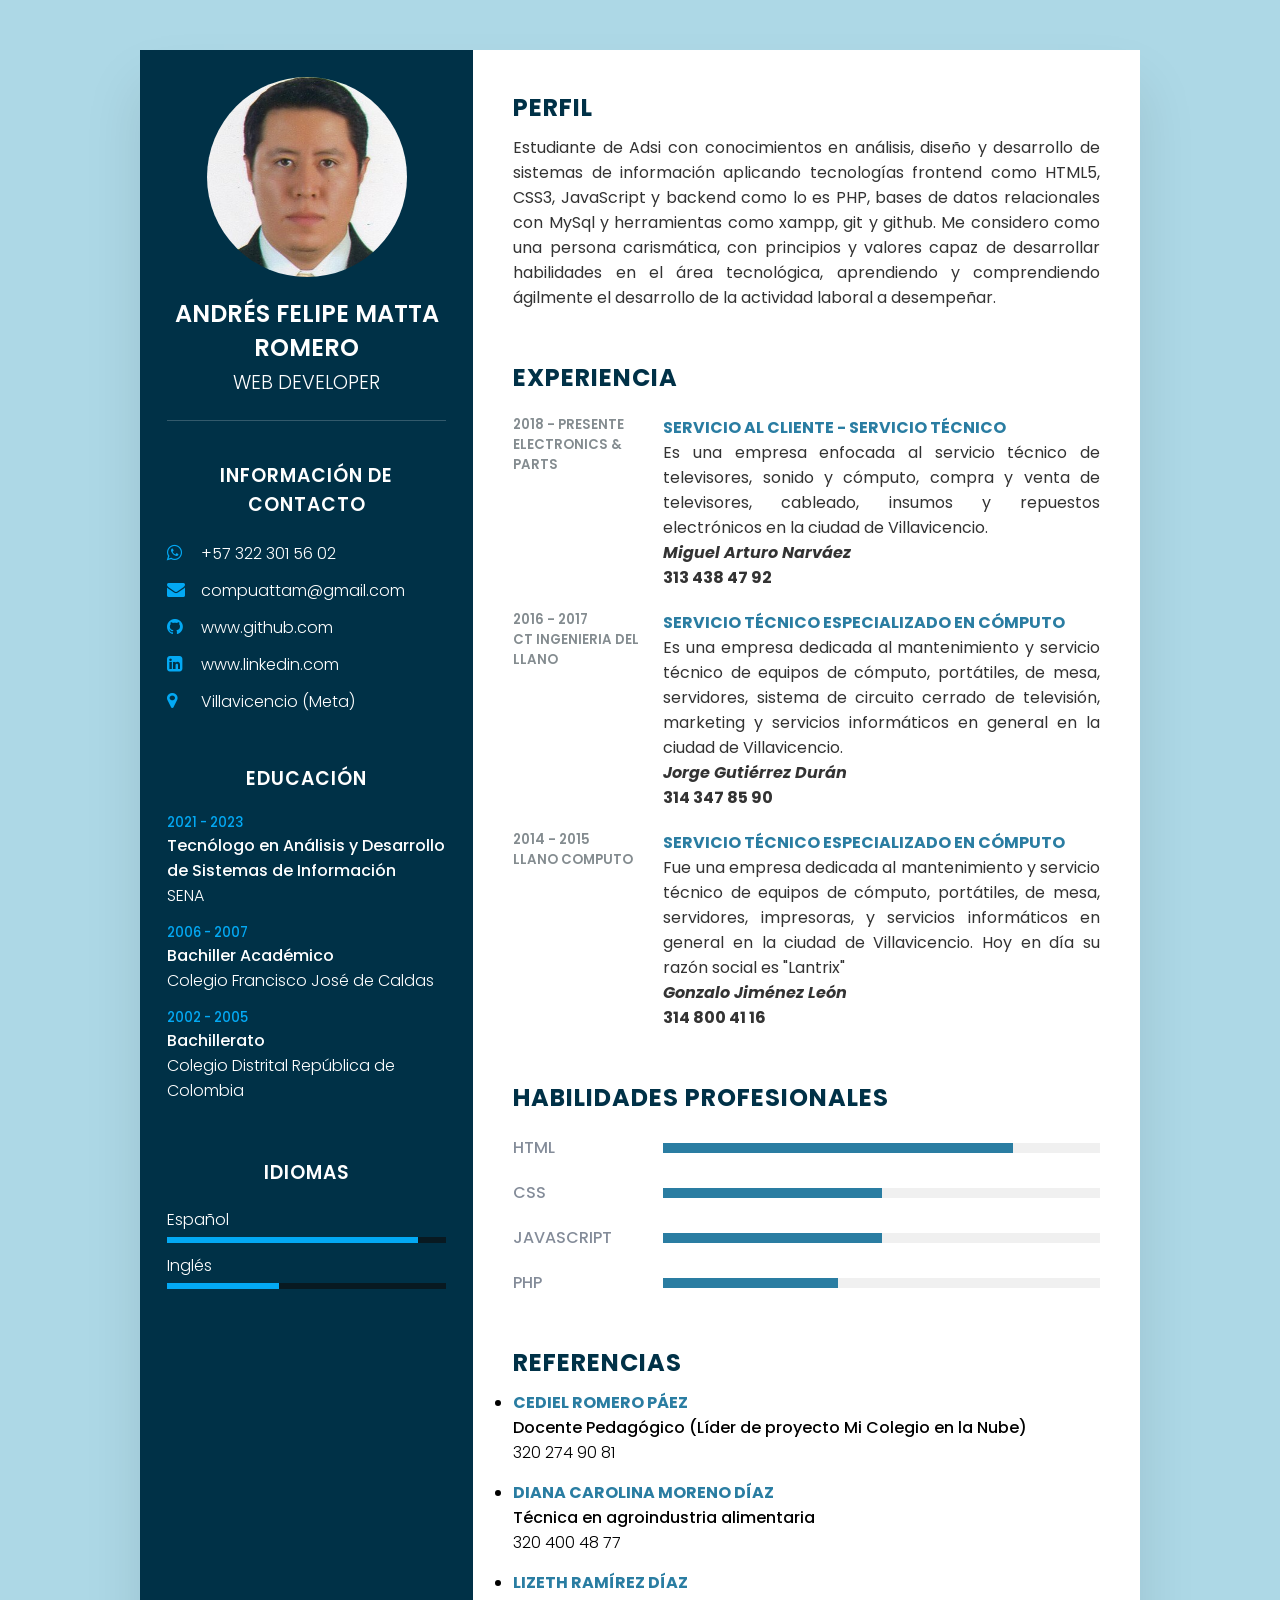
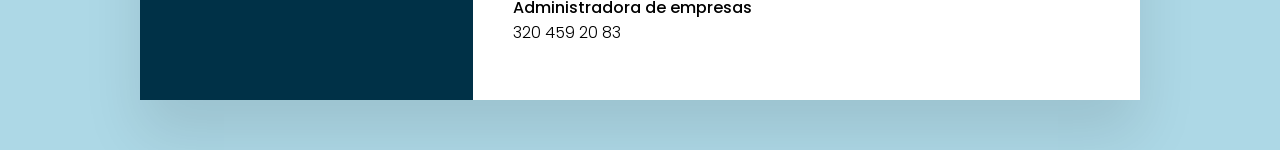
==== index.html @ b21a52b6 "first commit" ====
<!DOCTYPE html>
<html lang="es">
  <head>
    <meta charset="UTF-8" />
    <meta http-equiv="X-UA-Compatible" content="IE=edge" />
    <meta name="viewport" content="width=device-width, initial-scale=1.0" />
    <title>Curriculum Vitae</title>
    <link
      rel="stylesheet"
      href="https://cdnjs.cloudflare.com/ajax/libs/font-awesome/4.7.0/css/font-awesome.css"
      integrity="sha512-5A8nwdMOWrSz20fDsjczgUidUBR8liPYU+WymTZP1lmY9G6Oc7HlZv156XqnsgNUzTyMefFTcsFH/tnJE/+xBg=="
      crossorigin="anonymous"
      referrerpolicy="no-referrer"
    />
    <link rel="stylesheet" href="css/style.css" type="text/css" />
  </head>
  <body>
    <div class="container">
      <div class="left_Side">
        <div class="profileText">
          <div class="imgBx">
            <img src="img/foto.jpg" alt="" />
          </div>
          <h2>Andrés Felipe Matta Romero<br /><span>Web Developer</span></h2>
        </div>
        <div class="contactInfo">
          <h3 class="title">Información de Contacto</h3>
          <ul>
            <li>
              <a href="https://wa.me/573223015602?text=Hola,%20he%20visto%20tu%20hoja%20de%20vida" target="_blank">
              <span class="icon">
              <i class="fa fa-whatsapp" aria-hidden="true"></i>
              </span>
              <span class="text">+57 322 301 56 02</span></a>
            </li>
            <li>
              <a href="mailto:compuattam@gmail.com">
              <span class="icon"
                ><i class="fa fa-envelope" aria-hidden="true"></i
              ></span>
              <span class="text">compuattam@gmail.com</span></a>
            </li>
            <li>
              <a href="https://github.com/compuattam" target="_blank">
              <span class="icon"
                ><i class="fa fa-github" aria-hidden="true"></i
              ></span>
              <span class="text">www.github.com</span></a>
            </li>
            <li>
              <a href="https://www.linkedin.com/in/andr%C3%A9s-felipe-matta-romero-849a6a207/" target="_blank">
              <span class="icon"
                ><i class="fa fa-linkedin-square" aria-hidden="true"></i
              ></span>
              <span class="text">www.linkedin.com</span></a>
            </li>
            <li>
              <span class="icon"
                ><i class="fa fa-map-marker" aria-hidden="true"></i
              ></span>
              <span class="text">Villavicencio (Meta)</span>
            </li>
          </ul>
        </div>

        <div class="contactInfo education">
          <h3 class="title">Educación</h3>
          <ul>
            <li>
              <h5>2021 - 2023</h5>
              <h4>Tecnólogo en Análisis y Desarrollo de Sistemas de Información</h4>
              <h4>SENA</h4>
            </li>
            <li>
              <h5>2006 - 2007</h5>
              <h4>Bachiller Académico</h4>
              <h4>Colegio Francisco José de Caldas</h4>
            </li>
            <li>
              <h5>2002 - 2005</h5>
              <h4>Bachillerato</h4>
              <h4>Colegio Distrital República de Colombia</h4>
            </li>
          </ul>
        </div>

        <div class="contactInfo language">
          <h3 class="title">Idiomas</h3>
          <ul>
            <li>
              <span class="text">Español</span>
              <span class="percent">
                <div style="width: 90%"></div>
              </span>
            </li>
            <li>
              <span class="text">Inglés</span>
              <span class="percent">
                <div style="width: 40%"></div>
              </span>
            </li>
          </ul>
        </div>
      </div>

      <div class="right_Side">
        <div class="about">
          <h2 class="title2">Perfil</h2>
          <p>
            Estudiante de Adsi con conocimientos en análisis, diseño y desarrollo de sistemas de información
            aplicando tecnologías frontend como HTML5, CSS3, JavaScript y backend como lo es PHP, bases de datos 
            relacionales con MySql y herramientas como xampp, git y github. Me considero como una persona carismática,
            con principios y valores capaz de desarrollar habilidades en el área tecnológica, aprendiendo y comprendiendo 
            ágilmente el desarrollo de la actividad laboral a desempeñar.
          </p>
        </div>
        <div class="about">
          <h2 class="title2">Experiencia</h2>
          <div class="box">
            <div class="year_company">
                <h5>2018 - Presente</h5>
                <h5>Electronics &<br> Parts</h5>
            </div>
          <div class="text">
            <h4>Servicio al Cliente - Servicio Técnico</h4>
            <p>
              Es una empresa enfocada al servicio técnico de televisores, sonido y cómputo, compra y venta
              de televisores, cableado, insumos y repuestos electrónicos en la ciudad de Villavicencio. <br><b><i>Miguel Arturo Narváez</i><br>
              313 438 47 92</b>
            </p>
          </div>
        </div>

        <div class="box">
            <div class="year_company">
                <h5>2016 - 2017</h5>
                <h5>CT Ingenieria del Llano</h5>
            </div>
          <div class="text">
            <h4>Servicio Técnico Especializado en Cómputo</h4>
            <p>
              Es una empresa dedicada al mantenimiento y servicio técnico de equipos de cómputo, portátiles, de mesa, servidores,
              sistema de circuito cerrado de televisión, marketing y servicios informáticos en general en la ciudad de Villavicencio. <br>
              <b><i>Jorge Gutiérrez Durán</i><br>314 347 85 90</b>
            </p>
          </div>
        </div>

        <div class="box">
            <div class="year_company">
                <h5>2014 - 2015</h5>
                <h5>Llano Computo</h5>
            </div>
          <div class="text">
            <h4>Servicio Técnico Especializado en Cómputo</h4>
            <p>
              Fue una empresa dedicada al mantenimiento y servicio técnico de equipos de cómputo, portátiles, de mesa, servidores,
              impresoras, y servicios informáticos en general en la ciudad de Villavicencio. Hoy en día su razón social es "Lantrix" <br>
              <b><i>Gonzalo Jiménez León</i><br>314 800 41 16</b>
            </p>
          </div>
        </div>
      </div>

      <div class="about skills">
        <h2 class="title2">Habilidades Profesionales</h2>
        <div class="box">
            <h4>Html</h4>
            <div class="percent">
                <div style="width: 80%;"></div>
            </div>
        </div>
        <div class="box">
            <h4>CSS</h4>
            <div class="percent">
                <div style="width: 50%;"></div>
            </div>
        </div>
        <div class="box">
            <h4>JavaScript</h4>
            <div class="percent">
                <div style="width: 50%;"></div>
            </div>
        </div>
        <div class="box">
            <h4>PHP</h4>
            <div class="percent">
                <div style="width: 40%;"></div>
            </div>
        </div>
      </div>

        <div class="ref">
            <h2 class="title2">Referencias</h2>
            <ul>
                <li>
                  <h5>Cediel Romero Páez</h5>
                  <h4>Docente Pedagógico (Líder de proyecto Mi Colegio en la Nube)</h4>
                  <h4>320 274 90 81</h4>
                </li>
                <li>
                  <h5>Diana Carolina Moreno Díaz</h5>
                  <h4>Técnica en agroindustria alimentaria</h4>
                  <h4>320 400 48 77</h4>
                </li>
                <li>
                  <h5>Lizeth Ramírez Díaz</h5>
                  <h4>Administradora de empresas<h4>
                  <h4>320 459 20 83</h4>
                </li>
              </ul>
        </div>
    </div>
  </body>
</html>
---- css/style.css ----
@import url('https://fonts.googleapis.com/css?family=Poppins:200,300,400,500,600,700,800,900&display=swap');

* {
    margin: 0;
    padding: 0;
    box-sizing: border-box;
    font-family: 'Poppins', sans-serif;
}

body {
    background: lightblue;
    display: flex;
    justify-content: center;
    align-items: center;
    min-height: 100vh;      
}

.container {
    position: relative;
    width: 100%;
    max-width: 1000px;
    min-height: 1000px;
    background: #fff;
    margin: 50px;
    display: grid;
    grid-template-columns: 1fr 2fr;
    box-shadow: 0 35px 55px rgba(0,0,0,0.1);
}

.container .left_Side {
    position: relative;
    background: #003147;
    padding: 27px;
}

.profileText {
    position: relative;
    display: flex;
    flex-direction: column;
    align-items: center;
    padding-bottom: 20px;
    border-bottom: 1px solid rgba(255,255,255,0.2);
}

.profileText .imgBx {
    position: relative;
    width: 200px;
    height: 200px;
    border-radius: 50%;
    overflow: hidden;
}

.profileText .imgBx img {
    position: absolute;
    top: 0;
    left: 0;
    width: 100%;
    height: 100%;
    object-fit: cover;
}

.profileText h2 {
    color: #fff;
    font-size: 1.5em;
    margin-top: 20px;
    text-transform: uppercase;
    text-align: center;
    font-weight: 600;
    line-height: 1.4em;
}

.profileText h2 span {
    font-size: 0.8em;
    font-weight: 300;
}

.contactInfo {
     padding-top: 40px;
}

.title {
    color: #fff;
    text-transform: uppercase;
    font-weight: 600;
    letter-spacing: 1px;
    margin-bottom: 20px;
    text-align: center;
}

.contactInfo ul {
    position: relative;
}

.contactInfo ul li {
    position: relative;
    list-style: none;
    margin: 10px 0;
    cursor: pointer;
}

.contactInfo ul li .icon {
    display: inline-block;
    width: 30px;
    font-size: 18px;
    color: #03a9f4;
}

.contactInfo ul li span {
    color: #fff;   
    font-weight: 300; 
}

.contactInfo.education li {
    margin-bottom: 15px;
}

.contactInfo.education h5 {
    color: #03a9f4;
    font-weight: 500;
}

.contactInfo.education h4:nth-child(2) {
    color: #fff;
    font-weight: 500;
}

.contactInfo.education h4 {
    color: #fff;
    font-weight: 300;
}

.contactInfo.language .percent {
    position: relative;
    width: 100%;
    height: 6px;
    background: #081921;
    display: block;
    margin-top: 5px;
}

.contactInfo.language .percent div {
    position: absolute;
    top: 0;
    left: 0;
    height: 100%;
    background: #03a9f4;
}

a {
    text-decoration: none;
    color: #fff;
}

.container .right_Side {
    position: relative;
    background: #fff;
    padding: 40px;
}

.about {
    margin-bottom: 50px;
}

.about:last-child {
    margin-bottom: 0;
}

.title2 {
    color: #003147;
    text-transform: uppercase;
    letter-spacing: 1px;
    margin-bottom: 10px;
}

p {
    color: #333;
    text-align: justify;
}

.about .box {
    display: flex;
    flex-direction: row;
    margin: 20px 0;
}

.about .box .year_company {
    min-width: 150px;
}

.about .box .year_company h5 {
    text-transform: uppercase;
    color: #848c90;
    font-weight: 600;
}

.about .box .text h4 {
    text-transform: uppercase;
    color: #2a7da2;
    font-size: 16px;
}

.skills .box {
    position: relative;
    width: 100%;
    display: grid;
    grid-template-columns: 150px 1fr;
    justify-content: center;
    align-items: center;
}

.skills .box h4 {
    text-transform: uppercase;
    color: #848c99;
    font-weight: 500; 
}

.skills .box .percent {
    position: relative;
    width: 100%;
    height: 10px;
    background: #f0f0f0;
}

.skills .box .percent div {
    position: absolute;
    top: 0;
    left: 0;
    height: 100%;
    background: #2a7da2;
}

.ref li {
    margin-bottom: 15px;
}

.ref h5 {
    text-transform: uppercase;
    color: #2a7da2;
    font-size: 16px;
}

.ref h4:nth-child(2) {
    font-weight: 500;
}

.ref h4 {
    font-weight: 300;
}

@media (max-width: 1000px) {
    
    .container {
        margin: 10px;
        grid-template-columns: repeat(1, 1fr);
    }
}

@media (max-width: 600px) {

    .about .box {
        flex-direction: column;
    }

    .about .box .year_company {
        min-width: 150px;
        margin-bottom: 5px;
    }

    .skills .box {
        grid-template-columns: repeat(1, 1fr);
    }
}
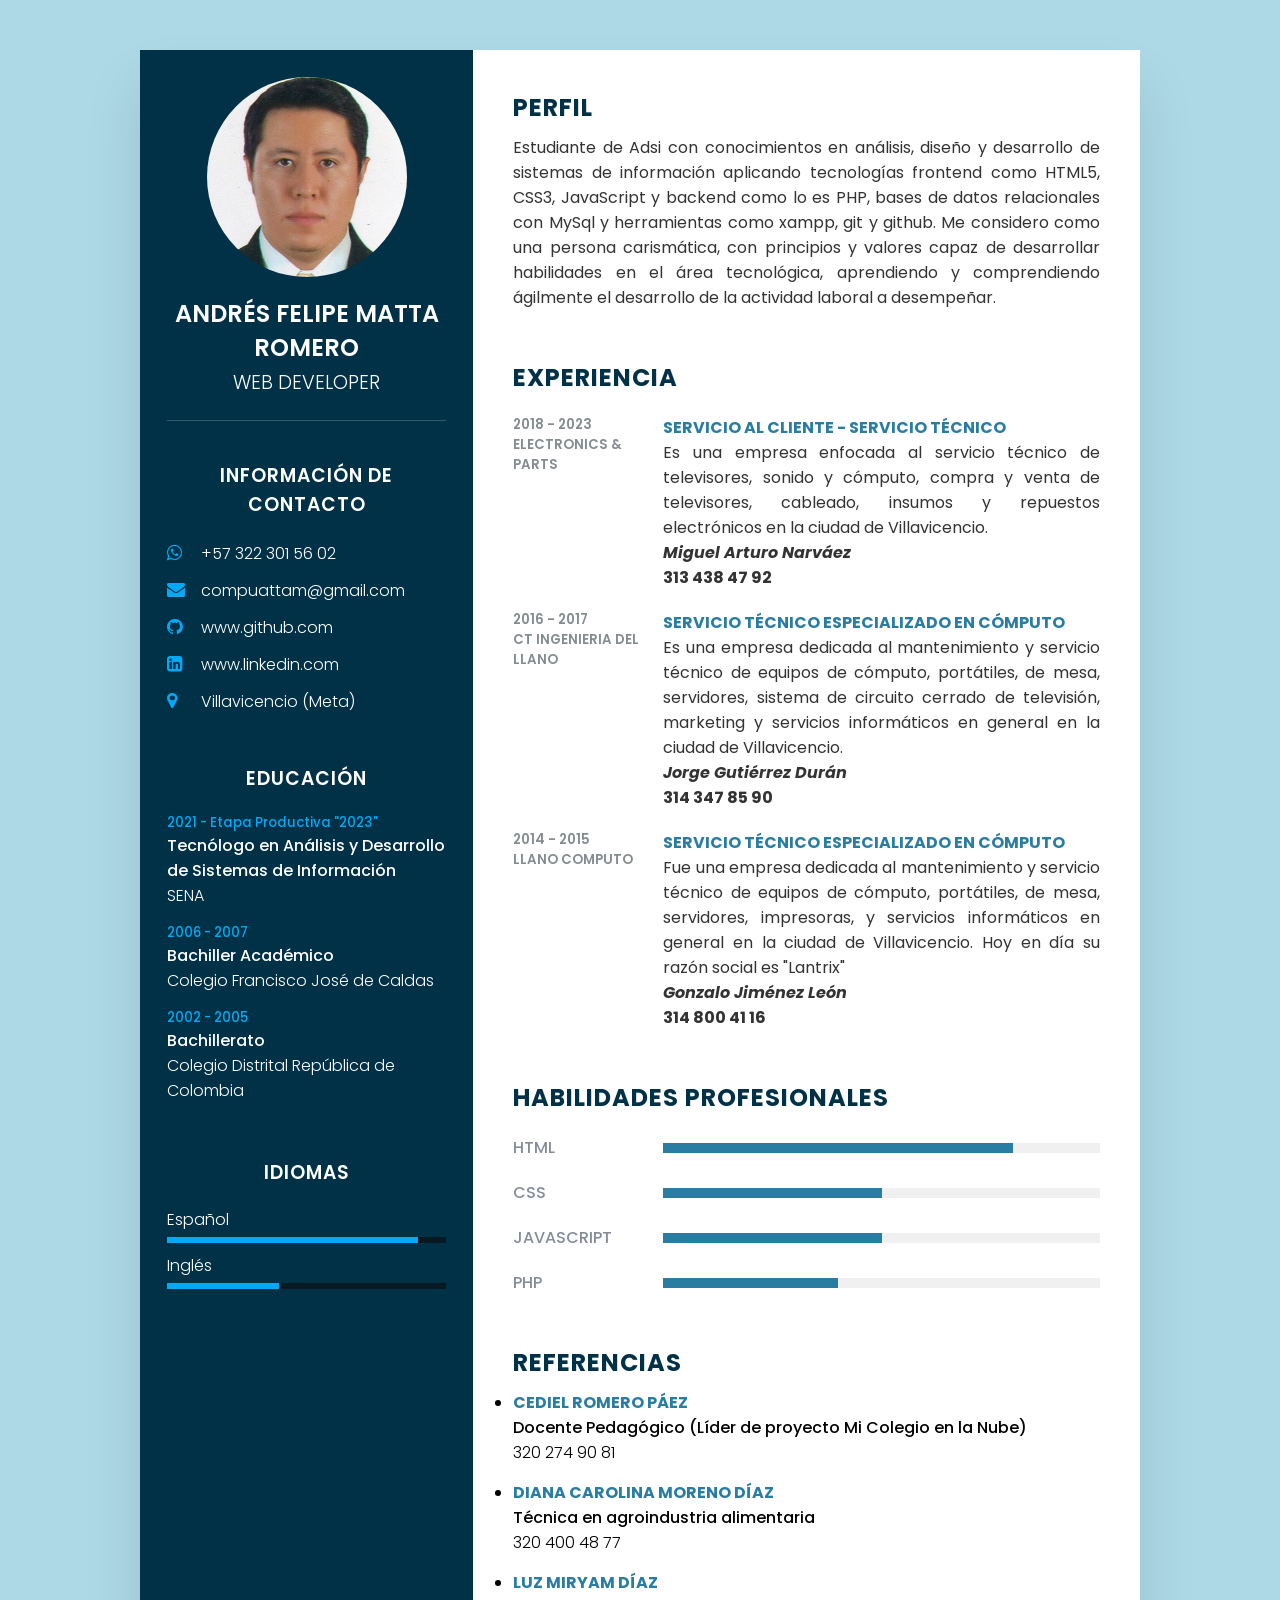
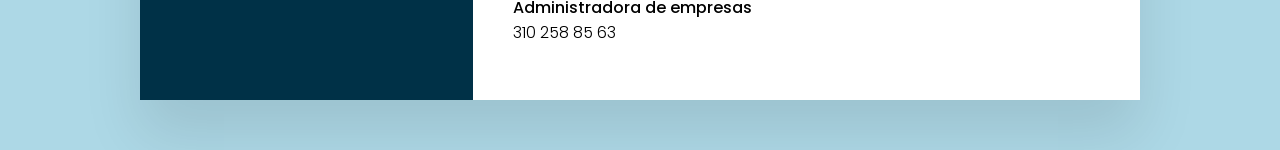
==== commit 1377fa85: "modificación1" ====
--- a/index.html
+++ b/index.html
@@ -67,7 +67,7 @@
           <h3 class="title">Educación</h3>
           <ul>
             <li>
-              <h5>2021 - 2023</h5>
+              <h5>2021 - Etapa Productiva "2023"</h5>
               <h4>Tecnólogo en Análisis y Desarrollo de Sistemas de Información</h4>
               <h4>SENA</h4>
             </li>
@@ -118,7 +118,7 @@
           <h2 class="title2">Experiencia</h2>
           <div class="box">
             <div class="year_company">
-                <h5>2018 - Presente</h5>
+                <h5>2018 - 2023</h5>
                 <h5>Electronics &<br> Parts</h5>
             </div>
           <div class="text">
@@ -204,9 +204,9 @@
                   <h4>320 400 48 77</h4>
                 </li>
                 <li>
-                  <h5>Lizeth Ramírez Díaz</h5>
+                  <h5>Luz Miryam Díaz</h5>
                   <h4>Administradora de empresas<h4>
-                  <h4>320 459 20 83</h4>
+                  <h4>310 258 85 63</h4>
                 </li>
               </ul>
         </div>
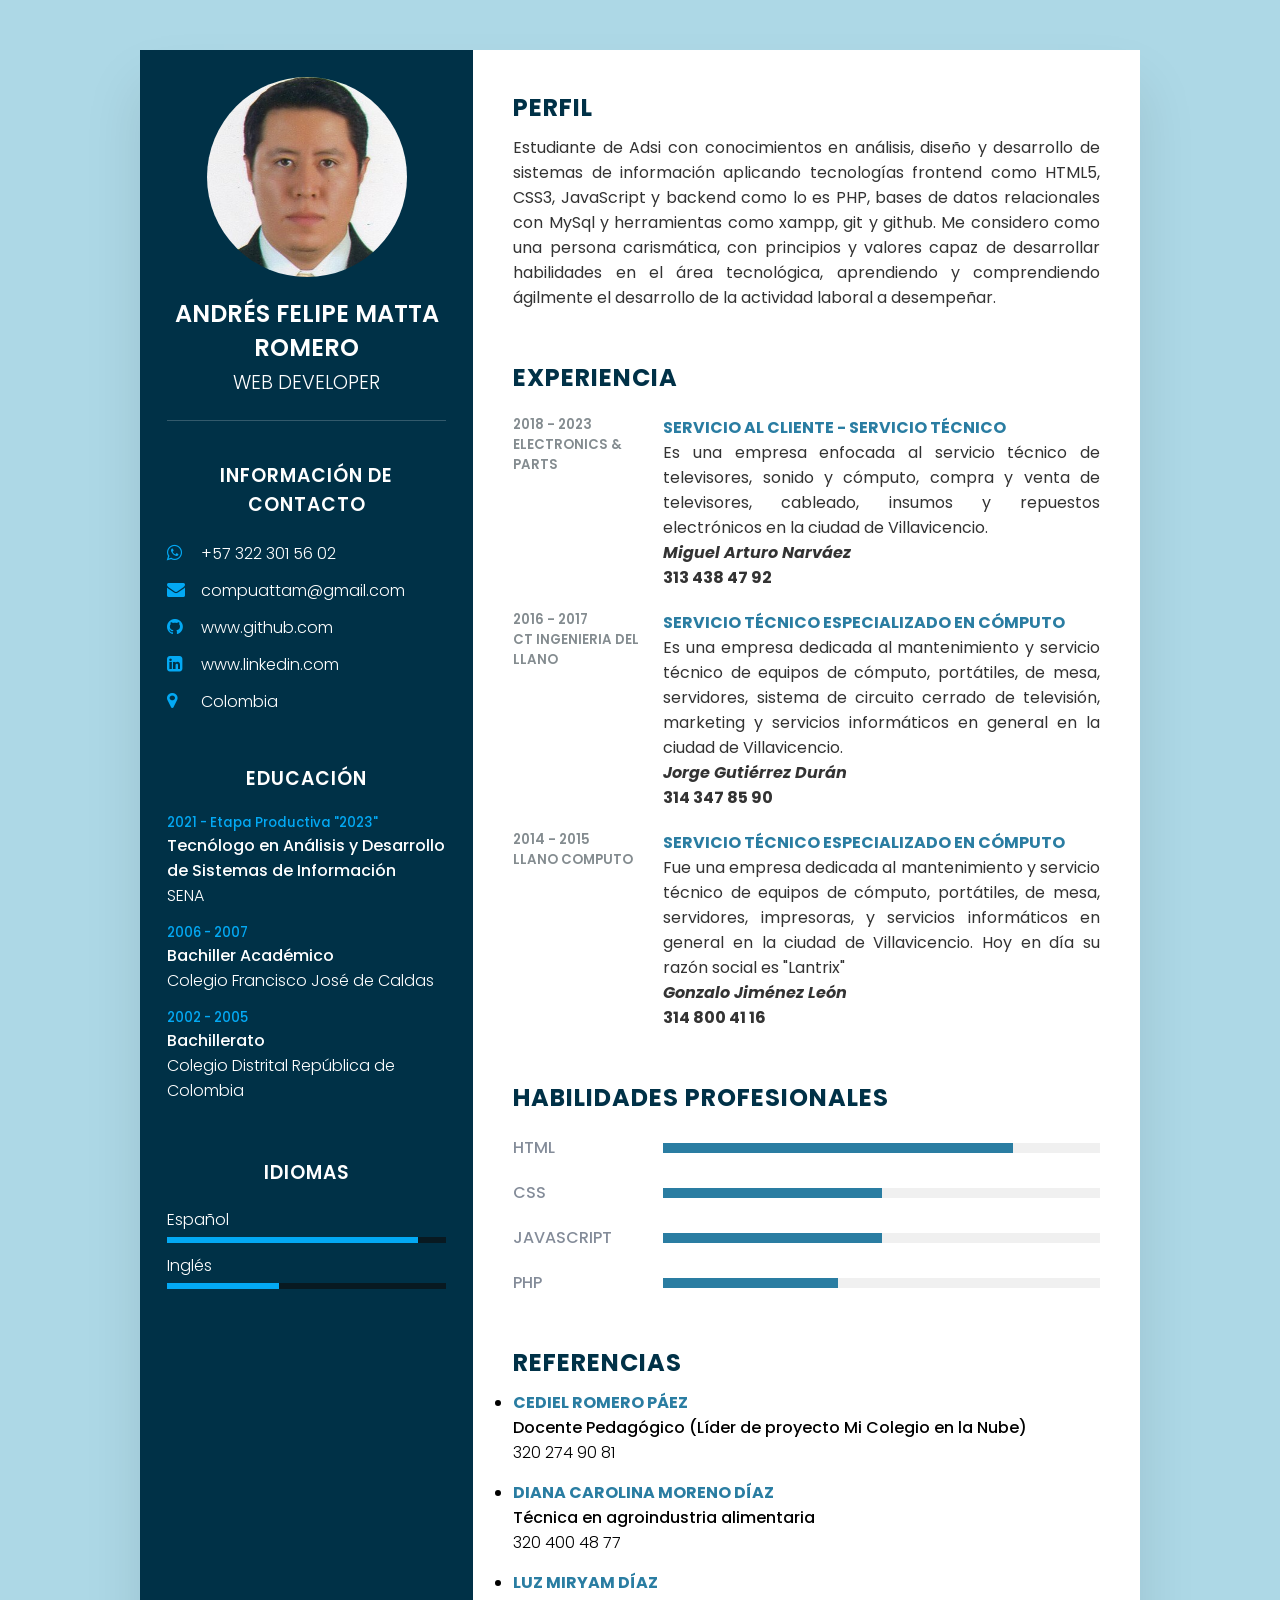
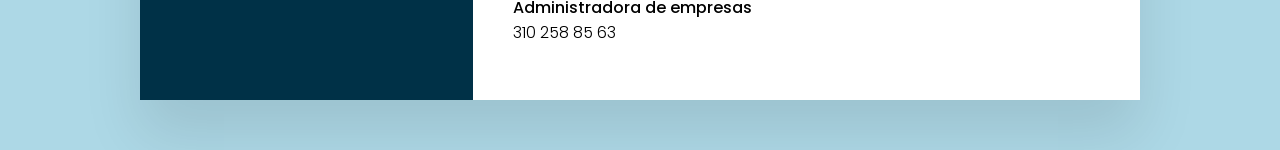
==== commit f12b6af9: "cambio de ubicación" ====
--- a/index.html
+++ b/index.html
@@ -58,7 +58,7 @@
               <span class="icon"
                 ><i class="fa fa-map-marker" aria-hidden="true"></i
               ></span>
-              <span class="text">Villavicencio (Meta)</span>
+              <span class="text">Colombia</span>
             </li>
           </ul>
         </div>
